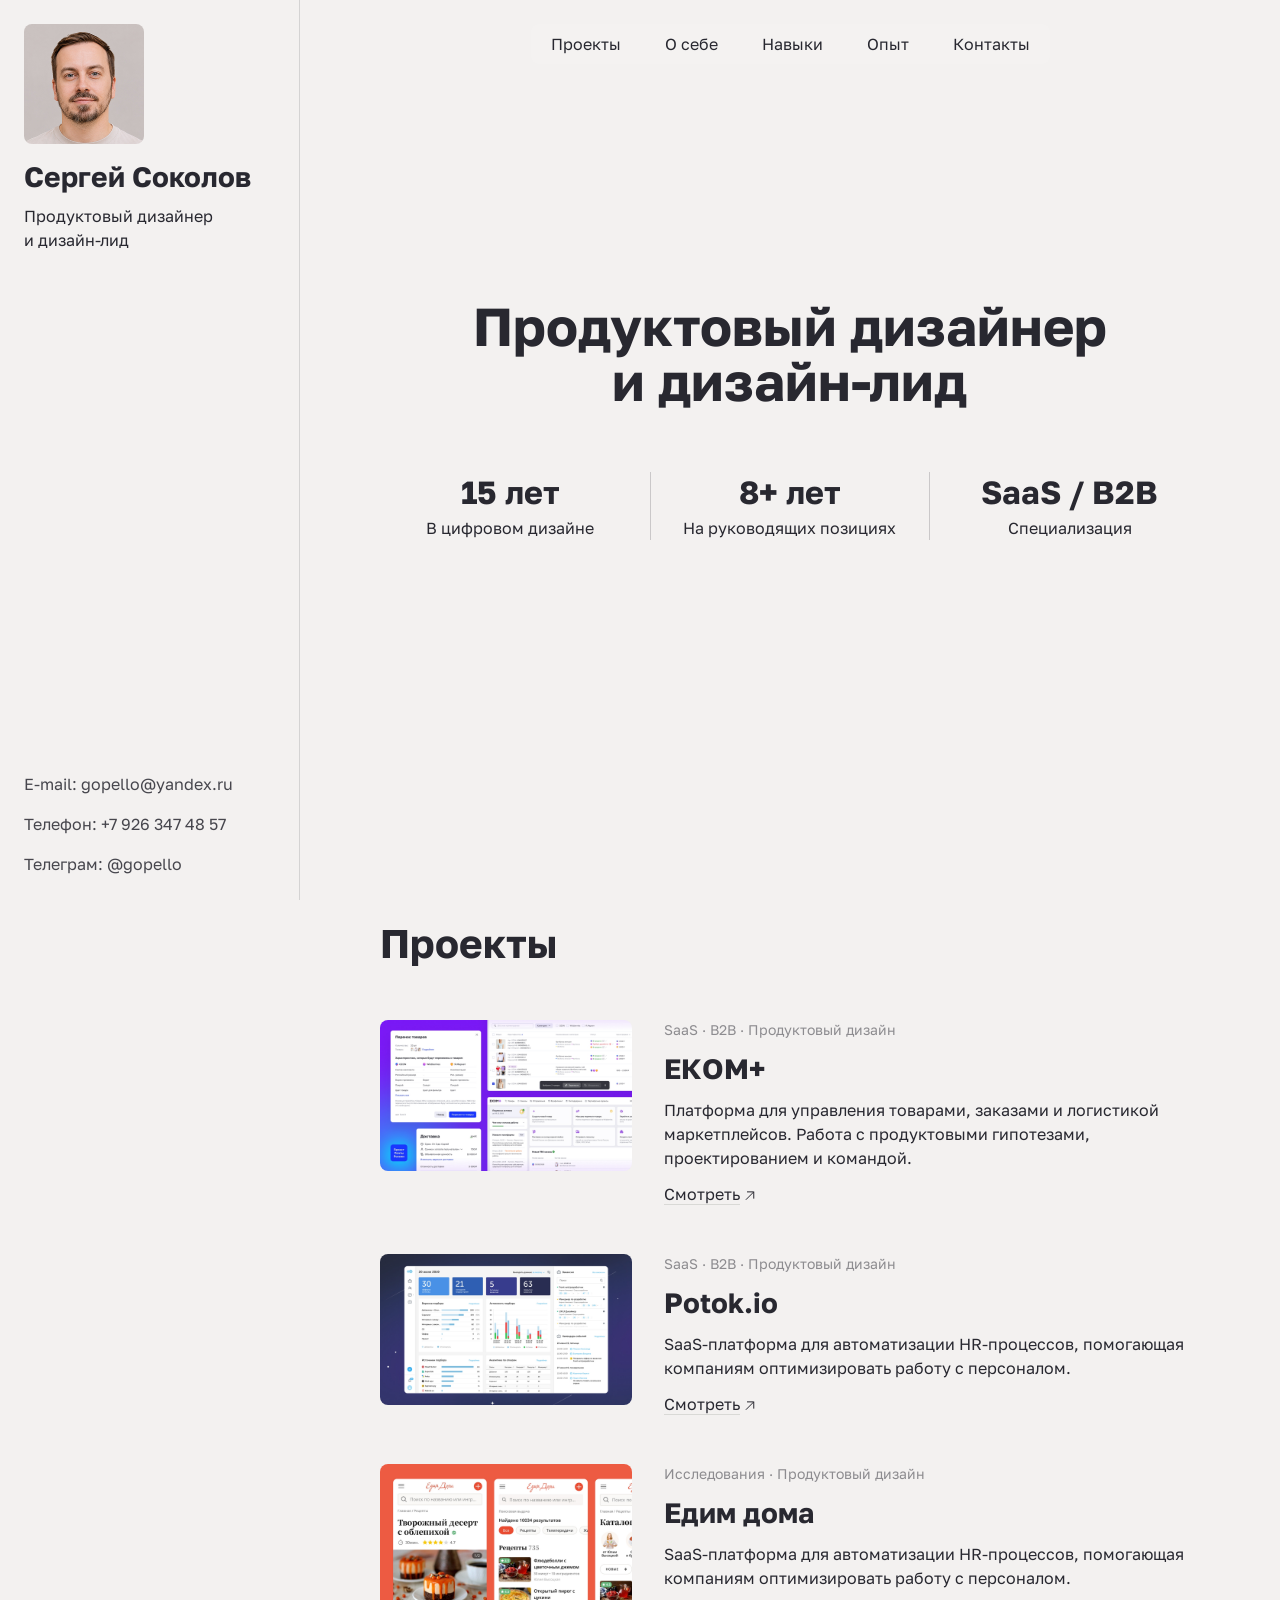
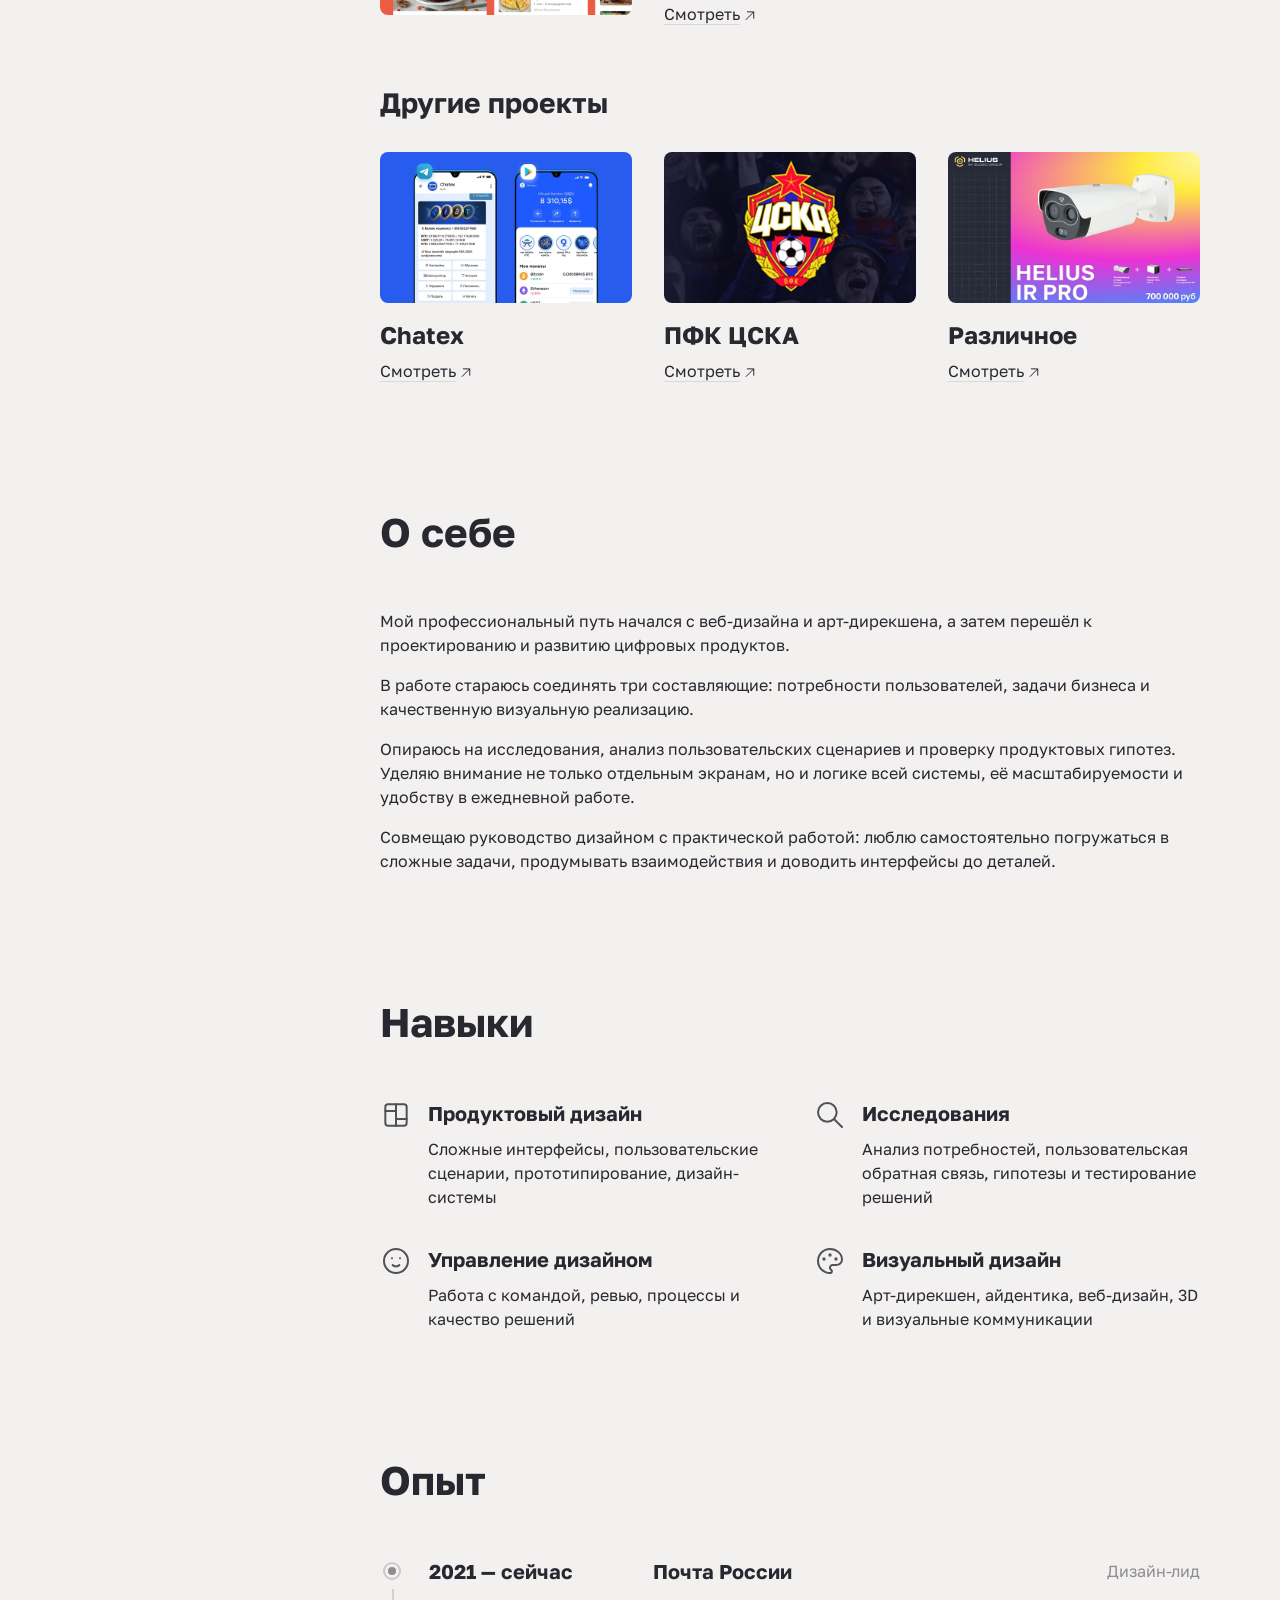
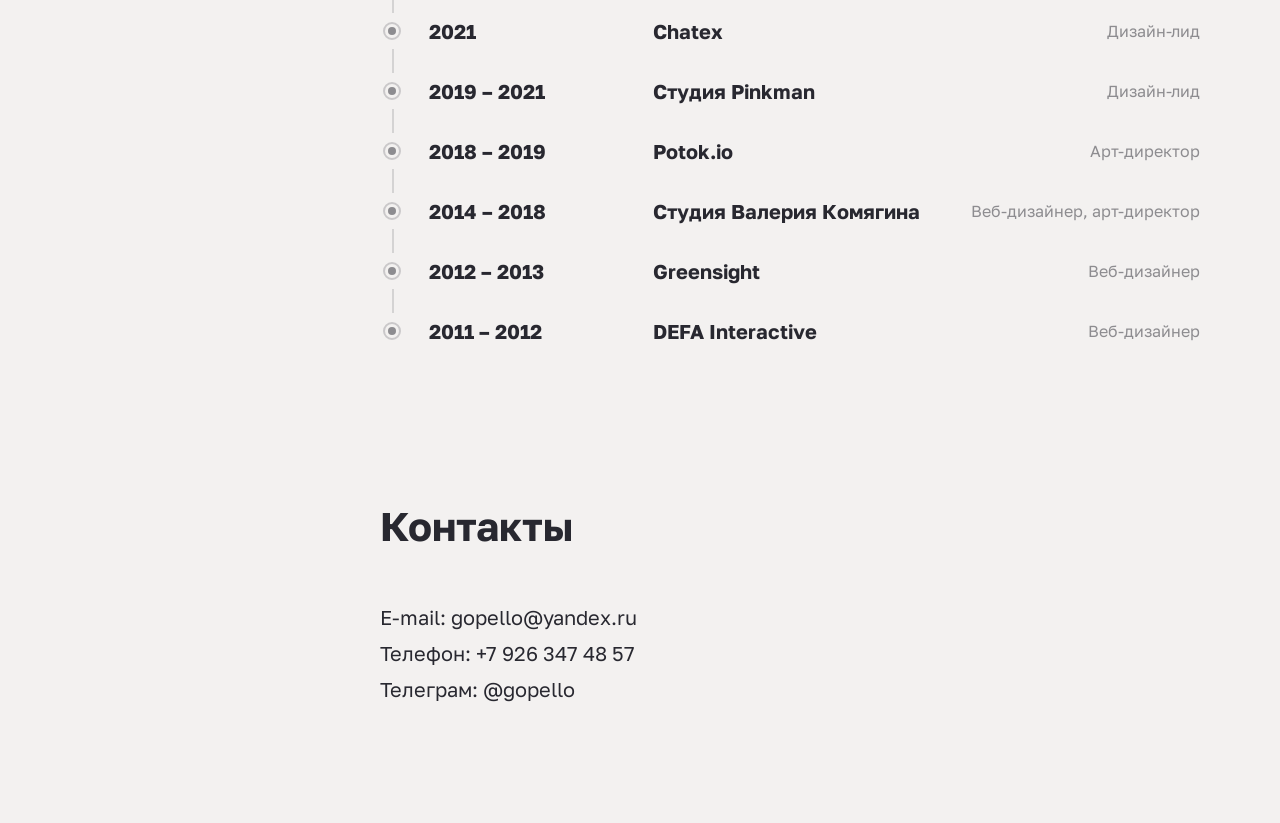
==== index.html @ 8416418e "Restore desktop blocks and sidebar from 1024px; keep project layout breakpoint at 1240px" ====
<!doctype html>
<html lang="ru">
  <head>
    
    <meta charset="UTF-8" />
    <meta name="viewport" content="width=device-width, initial-scale=1.0" />
    <title>Сергей Соколов · Продуктовый дизайнер и дизайн-лид</title>
    
  <style>#site-preloader{position:fixed;inset:0;z-index:2147483647;background:#f3f1f0;color:#282830;transition:opacity .25s ease;display:grid;align-items:center;pointer-events:auto}.preloader-content{margin:0 clamp(16px,4.45vw,80px);text-align:center;font-family:"Golos Text",Arial,sans-serif}.preloader-percent{font-size:36px;line-height:44px;margin-bottom:24px;font-weight:400}.preloader-track{height:4px;background:#bfbfbe;overflow:hidden}.preloader-fill{height:100%;width:100%;background:#000;transform:scaleX(0);transform-origin:left;transition:transform .18s ease}#site-preloader.is-complete{opacity:0;pointer-events:none}@media(min-width:1025px){.preloader-track{max-width:400px;margin-inline:auto}}@media(prefers-reduced-motion:reduce){#site-preloader,.preloader-fill{transition:none}}</style><noscript><style>#site-preloader{display:none}</style></noscript>  <meta name="description" content="Сергей Соколов — продуктовый дизайнер и дизайн-лид. Проекты, навыки, опыт и контакты.">
  <meta name="robots" content="noindex, nofollow">
  <link rel="icon" href="./favicon.svg?v=orange">
  <meta property="og:title" content="Сергей Соколов · Продуктовый дизайнер и дизайн-лид">
  <meta property="og:description" content="Сергей Соколов — продуктовый дизайнер и дизайн-лид. Проекты, навыки, опыт и контакты.">
  <script type="module" crossorigin src="./assets/index-NNTOEBAi.js"></script>
  <link rel="stylesheet" crossorigin href="./assets/index-Uz_2-E28.css">
</head>
  <body><div id="site-preloader" role="progressbar" aria-label="Загрузка сайта" aria-valuemin="0" aria-valuemax="100" aria-valuenow="0"><div class="preloader-content"><div class="preloader-percent">0%</div><div class="preloader-track"><div class="preloader-fill"></div></div></div></div><script src="./preloader.js"></script>
    
    <div id="root"></div>
    
  </body>
</html>
---- assets/index-Uz_2-E28.css ----
/*! tailwindcss v4.2.2 | MIT License | https://tailwindcss.com */
@layer properties{@supports (((-webkit-hyphens:none)) and (not (margin-trim:inline))) or ((-moz-orient:inline) and (not (color:rgb(from red r g b)))){*,:before,:after,::backdrop{--tw-rotate-x:initial;--tw-rotate-y:initial;--tw-rotate-z:initial;--tw-skew-x:initial;--tw-skew-y:initial;--tw-blur:initial;--tw-brightness:initial;--tw-contrast:initial;--tw-grayscale:initial;--tw-hue-rotate:initial;--tw-invert:initial;--tw-opacity:initial;--tw-saturate:initial;--tw-sepia:initial;--tw-drop-shadow:initial;--tw-drop-shadow-color:initial;--tw-drop-shadow-alpha:100%;--tw-drop-shadow-size:initial}}}@layer theme{:root,:host{--font-sans:ui-sans-serif, system-ui, sans-serif, "Apple Color Emoji", "Segoe UI Emoji", "Segoe UI Symbol", "Noto Color Emoji";--font-mono:ui-monospace, SFMono-Regular, Menlo, Monaco, Consolas, "Liberation Mono", "Courier New", monospace;--spacing:.25rem;--default-font-family:var(--font-sans);--default-mono-font-family:var(--font-mono)}}@layer base{*,:after,:before,::backdrop{box-sizing:border-box;border:0 solid;margin:0;padding:0}::file-selector-button{box-sizing:border-box;border:0 solid;margin:0;padding:0}html,:host{-webkit-text-size-adjust:100%;tab-size:4;line-height:1.5;font-family:var(--default-font-family,ui-sans-serif, system-ui, sans-serif, "Apple Color Emoji", "Segoe UI Emoji", "Segoe UI Symbol", "Noto Color Emoji");font-feature-settings:var(--default-font-feature-settings,normal);font-variation-settings:var(--default-font-variation-settings,normal);-webkit-tap-highlight-color:transparent}hr{height:0;color:inherit;border-top-width:1px}abbr:where([title]){-webkit-text-decoration:underline dotted;text-decoration:underline dotted}h1,h2,h3,h4,h5,h6{font-size:inherit;font-weight:inherit}a{color:inherit;-webkit-text-decoration:inherit;-webkit-text-decoration:inherit;-webkit-text-decoration:inherit;-webkit-text-decoration:inherit;text-decoration:inherit}b,strong{font-weight:bolder}code,kbd,samp,pre{font-family:var(--default-mono-font-family,ui-monospace, SFMono-Regular, Menlo, Monaco, Consolas, "Liberation Mono", "Courier New", monospace);font-feature-settings:var(--default-mono-font-feature-settings,normal);font-variation-settings:var(--default-mono-font-variation-settings,normal);font-size:1em}small{font-size:80%}sub,sup{vertical-align:baseline;font-size:75%;line-height:0;position:relative}sub{bottom:-.25em}sup{top:-.5em}table{text-indent:0;border-color:inherit;border-collapse:collapse}:-moz-focusring{outline:auto}progress{vertical-align:baseline}summary{display:list-item}ol,ul,menu{list-style:none}img,svg,video,canvas,audio,iframe,embed,object{vertical-align:middle;display:block}img,video{max-width:100%;height:auto}button,input,select,optgroup,textarea{font:inherit;font-feature-settings:inherit;font-variation-settings:inherit;letter-spacing:inherit;color:inherit;opacity:1;background-color:#0000;border-radius:0}::file-selector-button{font:inherit;font-feature-settings:inherit;font-variation-settings:inherit;letter-spacing:inherit;color:inherit;opacity:1;background-color:#0000;border-radius:0}:where(select:is([multiple],[size])) optgroup{font-weight:bolder}:where(select:is([multiple],[size])) optgroup option{padding-inline-start:20px}::file-selector-button{margin-inline-end:4px}::placeholder{opacity:1}@supports (not ((-webkit-appearance:-apple-pay-button))) or (contain-intrinsic-size:1px){::placeholder{color:currentColor}@supports (color:color-mix(in lab, red, red)){::placeholder{color:color-mix(in oklab, currentcolor 50%, transparent)}}}textarea{resize:vertical}::-webkit-search-decoration{-webkit-appearance:none}::-webkit-date-and-time-value{min-height:1lh;text-align:inherit}::-webkit-datetime-edit{display:inline-flex}::-webkit-datetime-edit-fields-wrapper{padding:0}::-webkit-datetime-edit{padding-block:0}::-webkit-datetime-edit-year-field{padding-block:0}::-webkit-datetime-edit-month-field{padding-block:0}::-webkit-datetime-edit-day-field{padding-block:0}::-webkit-datetime-edit-hour-field{padding-block:0}::-webkit-datetime-edit-minute-field{padding-block:0}::-webkit-datetime-edit-second-field{padding-block:0}::-webkit-datetime-edit-millisecond-field{padding-block:0}::-webkit-datetime-edit-meridiem-field{padding-block:0}::-webkit-calendar-picker-indicator{line-height:1}:-moz-ui-invalid{box-shadow:none}button,input:where([type=button],[type=reset],[type=submit]){appearance:button}::file-selector-button{appearance:button}::-webkit-inner-spin-button{height:auto}::-webkit-outer-spin-button{height:auto}[hidden]:where(:not([hidden=until-found])){display:none!important}html{scroll-behavior:smooth}body{color:#282830;background:#f3f1f0;margin:0;font-family:Golos Text,Arial,sans-serif;font-size:16px;line-height:24px}a{color:inherit}}@layer components;@layer utilities{.visible{visibility:visible}.fixed{position:fixed}.start{inset-inline-start:var(--spacing)}.grid{display:grid}.hidden{display:none}.inline{display:inline}.transform{transform:var(--tw-rotate-x,) var(--tw-rotate-y,) var(--tw-rotate-z,) var(--tw-skew-x,) var(--tw-skew-y,)}.resize{resize:both}.filter{filter:var(--tw-blur,) var(--tw-brightness,) var(--tw-contrast,) var(--tw-grayscale,) var(--tw-hue-rotate,) var(--tw-invert,) var(--tw-saturate,) var(--tw-sepia,) var(--tw-drop-shadow,)}}@font-face{font-family:Golos Text;src:url(./GolosText-Regular-rTrl7nRs.ttf)format("truetype");font-style:normal;font-weight:400;font-display:swap}@font-face{font-family:Golos Text;src:url(./GolosText-Bold-CMK7_dAR.ttf)format("truetype");font-style:normal;font-weight:700;font-display:swap}.portfolio{grid-template-columns:300px minmax(0,1fr);min-height:100dvh;display:grid}.sidebar{border-right:1px solid #28283026;flex-direction:column;justify-content:space-between;height:100dvh;padding:24px;display:flex;position:sticky;top:0}.profile{flex-direction:column;gap:16px;display:flex}.portrait{object-fit:cover;object-position:bottom;border-radius:8px;width:120px;height:120px}.profile h1{font-size:28px;font-weight:700;line-height:34px}.profile p{margin-top:10px}.sidebar-contacts,.contact-list{flex-direction:column;display:flex}.sidebar-contacts{color:#282830d9;gap:16px}.sidebar-contacts>a{text-underline-position:from-font;text-decoration:underline}.sidebar .contact-list{gap:16px}.contact-list-static span{width:fit-content}main{min-width:0}nav{z-index:2;width:max-content;max-width:calc(100% - 32px);box-shadow:none;background:#ffffff1a;border-radius:8px;gap:4px;margin:24px auto 0;transition:background-color .18s,box-shadow .18s;display:flex;position:relative}nav.is-desktop-visible{z-index:50;background:#fff;border-top:1px solid #fff;border-radius:12px;margin:0;padding:4px;position:fixed;top:24px;left:calc(50vw + 150px);transform:translate(-50%);box-shadow:0 8px 24px #0003}nav.is-desktop-visible a.is-active,nav.is-desktop-visible a.is-active:hover,nav.is-desktop-visible a.is-active:focus-visible{color:#fff;background:#282830}nav a{white-space:nowrap;border-radius:8px;padding:8px 20px;text-decoration:none;transition:background-color .16s}nav a:hover,nav a:focus-visible{background:#fff9;outline:none}.hero{place-items:center;min-height:790px;display:grid;position:relative;overflow:hidden}.hero-inner{text-align:center;width:min(978px,100% - 80px);margin-top:-80px}.hero-title{width:100%;height:auto;display:block;overflow:visible}.metrics{grid-template-columns:1fr 1px 1fr 1px 1fr;align-items:stretch;width:min(838px,100%);margin:48px auto 0;display:grid}.metrics>div{flex-direction:column;gap:4px;padding:0 24px;display:flex}.metric-divider{background:#28283033;align-self:center;width:1px;height:68px}.metrics strong{font-size:32px;line-height:40px}.content-section{padding:60px 80px;scroll-margin-top:24px}.content-section>h2{margin-bottom:48px;font-size:40px;font-weight:700;line-height:58px}.projects{flex-direction:column;gap:60px;display:flex}.projects>h2{margin-bottom:-12px}.featured-list{flex-direction:column;gap:48px;display:flex}.featured-card{grid-template-columns:minmax(0,1fr) minmax(0,2fr);align-items:start;gap:32px;display:grid}.featured-image{object-fit:cover;border-radius:8px;width:100%;height:auto}.project-copy{flex-direction:column;align-items:flex-start;gap:12px;display:flex}.eyebrow{opacity:.5;font-size:14px;line-height:20px}.project-copy h3{font-size:28px;font-weight:700;line-height:34px}.project-link{text-underline-position:from-font;align-items:center;gap:4px;text-decoration:underline;display:inline-flex}.project-link picture{display:block}.project-link-mobile{display:none}.project-link-placeholder{cursor:default}.other-projects h3{margin-bottom:32px;font-size:28px;font-weight:700;line-height:34px}.project-grid{grid-template-columns:repeat(3,minmax(0,1fr));gap:32px;display:grid}.project-grid article{min-width:0}.grid-image,.stacked-image{aspect-ratio:5/3;object-fit:cover;border-radius:8px;width:100%;overflow:hidden}.stacked-image{position:relative}.stacked-image img{object-fit:cover;width:100%;height:100%;position:absolute;inset:0}.stacked-image .chatex-layer{width:152.08%;height:166.34%;top:-58.47%;left:-26.06%}.stacked-image .various-layer{width:118.59%;height:108.16%;top:-8.16%;left:-7.71%}.project-grid h4{margin-top:16px;margin-bottom:8px;font-size:24px;font-weight:700;line-height:32px}.body-copy p+p{margin-top:16px}.skills-grid{grid-template-columns:repeat(2,minmax(0,1fr));gap:36px 48px;display:grid}.skills-grid article{grid-template-columns:32px minmax(0,1fr);column-gap:16px;display:grid}.skills-grid img{grid-row:span 2;width:32px;height:32px}.skills-grid picture{grid-row:span 2}.skills-grid h3{font-size:20px;font-weight:700;line-height:28px}.skills-grid p{margin-top:10px}.timeline{flex-direction:column;display:flex}.timeline-row{grid-template-columns:25px 200px minmax(180px,1fr) auto;align-items:start;gap:24px;min-height:60px;display:grid}.timeline-mark{justify-content:center;width:25px;height:100%;display:flex;position:relative}.timeline-marker-icon{z-index:1;width:25px;height:28px;display:block;position:relative}.timeline-mark span{background:repeating-linear-gradient(#0000 0 28px,#28283026 28px 56px);width:2px;position:absolute;top:32px;bottom:4px;overflow:hidden}.timeline-line-image{opacity:.6;width:2px;height:28px;display:block}.dates,.company{font-size:20px;line-height:28px}.role{text-align:right;opacity:.5;line-height:28px}.contacts-section{padding-bottom:120px}.contacts-section .contact-list{gap:8px;font-size:20px;line-height:28px}.contact-list a{width:fit-content;text-decoration:none}.contact-list a:hover{text-decoration:underline}@media (width<=1239px){.content-section{padding-inline:48px}.featured-card{grid-template-columns:repeat(2,minmax(0,1fr))}.featured-image{width:100%}.timeline-row{grid-template-columns:25px 150px minmax(140px,1fr) auto}}@media (width<=1023px){.portfolio{display:block}.sidebar{border-bottom:1px solid #28283026;border-right:0;width:100%;height:auto;padding:20px;position:static}.profile{flex-direction:row;align-items:center}.portrait{width:88px;height:88px}.sidebar-contacts{display:none}nav{z-index:50;top:auto;right:12px;bottom:calc(max(12px, env(safe-area-inset-bottom)) + 20px);opacity:1;visibility:visible;pointer-events:auto;background:#fff;border-top:1px solid #fff;border-radius:12px;grid-template-columns:repeat(5,minmax(0,1fr));gap:0;width:auto;max-width:none;margin:0;padding:4px;display:grid;position:fixed;left:12px;overflow:visible;transform:none;box-shadow:0 8px 24px #0003}nav a{text-align:center;text-overflow:clip;border-radius:8px;width:100%;min-width:0;padding:12px 10px;font-size:14px;line-height:20px;overflow:hidden}nav a:hover,nav a:focus-visible{background:0 0}nav a.is-active,nav a.is-active:hover,nav a.is-active:focus-visible{color:#fff;background:#282830}main{padding-bottom:84px}.hero{min-height:600px}.hero-inner{width:calc(100% - 40px);margin-top:-30px}.hero-title{width:126%;max-width:none;margin-left:-13%}.metrics{margin-top:40px}.metrics>div{padding-inline:12px}.metrics strong{white-space:nowrap;font-size:24px;line-height:32px}.metrics span{font-size:16px;line-height:24px}.content-section{padding:48px 24px}.featured-card{grid-template-columns:1fr;gap:24px}.featured-image{aspect-ratio:auto;height:auto}.project-grid{gap:20px}.timeline-row{grid-template-columns:25px 132px minmax(0,1fr);gap:0 12px;min-height:0;padding-bottom:16px;font-size:16px;line-height:24px}.dates,.company{font-size:16px;line-height:24px}.dates{grid-area:1/2;width:132px}.company{grid-area:1/3}.role{text-align:left;grid-area:2/3;margin-top:4px;line-height:24px}.timeline-mark{grid-row:1/span 2;align-self:stretch}.timeline-mark picture{display:block}.timeline-marker-icon{width:25px;height:24px}.timeline-mark span{background:0 0;width:2px;position:absolute;top:28px;bottom:auto;overflow:visible}.timeline-line-image{opacity:.6;width:2px;height:auto}}@media (width<=540px){.profile h1{font-size:24px;line-height:32px}nav{width:auto}.hero{min-height:620px}.metrics{grid-template-columns:1fr 1px 1fr 1px 1fr;gap:0}.metrics>div{padding:0 clamp(4px,2vw,12px)}.metrics>div:nth-of-type(n+2){border-top:0;padding-top:0}.metric-divider{display:block}.content-section>h2{margin-bottom:32px;font-size:34px;line-height:44px}.projects{gap:48px}.projects>h2{margin-bottom:-16px}.project-grid,.skills-grid{grid-template-columns:1fr}.project-grid{gap:36px}#experience{padding-inline:16px}}@media (width<=550px){nav a{font-size:12px}.sidebar{border-bottom:0;padding:16px}.profile{align-items:flex-start;gap:16px}.portrait{width:82px;height:82px}.profile h1{font-size:24px;line-height:32px}.profile p{margin-top:10px;font-size:14px;line-height:20px}.hero{height:532px;min-height:532px;padding-inline:16px}.hero-inner{width:100%;margin-top:0}.hero-title{width:calc(100vw - 64px);margin-left:auto;margin-right:auto}.metrics{flex-direction:column;gap:12px;width:100%;margin-top:24px;padding-inline:48px;display:flex}.metrics>div{width:100%;padding:0}.metrics strong{font-size:24px;line-height:32px}.metrics span{font-size:14px;line-height:20px}.metric-divider{width:100%;height:1px;display:block}.content-section{padding:24px 16px}.content-section>h2{margin-bottom:24px;font-size:32px;line-height:40px}.projects{gap:32px 24px}.projects>h2{margin-bottom:0}.featured-list{gap:38px 32px}.featured-card{gap:12px}.project-copy{gap:4px}.project-copy h3{font-size:24px;line-height:32px}.project-copy>p{font-size:14px;line-height:20px}.project-link-desktop{display:none}.project-link-mobile{display:inline}.featured-list .project-link{font-size:14px;line-height:20px}.other-projects{min-width:0}.other-projects h3{margin-bottom:24px;font-size:20px;line-height:28px}.project-grid{scrollbar-width:none;gap:12px;width:calc(100% + 16px);margin-right:-16px;padding-right:16px;display:flex;overflow-x:auto}.project-grid::-webkit-scrollbar{display:none}.project-grid article{flex:0 0 160px}.project-grid h4{margin-top:12px;margin-bottom:4px;font-size:20px;line-height:28px}.project-grid .project-link{font-size:16px;line-height:24px}.skills-grid{gap:24px}.skills-grid article{column-gap:16px}.contacts-section{padding:24px 16px 64px}.contacts-section .contact-list{gap:16px;font-size:16px;line-height:24px}}.project-link{text-underline-offset:3px;text-decoration-color:#d9d9d6;transition:opacity .16s,text-decoration-color .16s}.project-link:hover,.project-link:focus-visible{opacity:.7;text-decoration-color:currentColor}@media (width<=550px){.project-grid .project-link{font-size:14px;line-height:20px}.portrait{width:74px;height:74px}.profile p{margin-top:4px}}.project-link img{width:12px;height:12px}.project-link picture{padding-top:3px}.featured-image,.grid-image{aspect-ratio:auto;object-fit:contain;height:auto}@media (width>=1024px) and (width<=1239px){.featured-card{grid-template-columns:repeat(2,minmax(0,1fr));gap:32px}.project-grid{grid-template-columns:repeat(3,minmax(0,1fr))}}@media (width>=1240px){.featured-card{grid-template-columns:repeat(3,minmax(0,1fr))}.featured-card .project-copy{grid-column:span 2}}@property --tw-rotate-x{syntax:"*";inherits:false}@property --tw-rotate-y{syntax:"*";inherits:false}@property --tw-rotate-z{syntax:"*";inherits:false}@property --tw-skew-x{syntax:"*";inherits:false}@property --tw-skew-y{syntax:"*";inherits:false}@property --tw-blur{syntax:"*";inherits:false}@property --tw-brightness{syntax:"*";inherits:false}@property --tw-contrast{syntax:"*";inherits:false}@property --tw-grayscale{syntax:"*";inherits:false}@property --tw-hue-rotate{syntax:"*";inherits:false}@property --tw-invert{syntax:"*";inherits:false}@property --tw-opacity{syntax:"*";inherits:false}@property --tw-saturate{syntax:"*";inherits:false}@property --tw-sepia{syntax:"*";inherits:false}@property --tw-drop-shadow{syntax:"*";inherits:false}@property --tw-drop-shadow-color{syntax:"*";inherits:false}@property --tw-drop-shadow-alpha{syntax:"<percentage>";inherits:false;initial-value:100%}@property --tw-drop-shadow-size{syntax:"*";inherits:false}
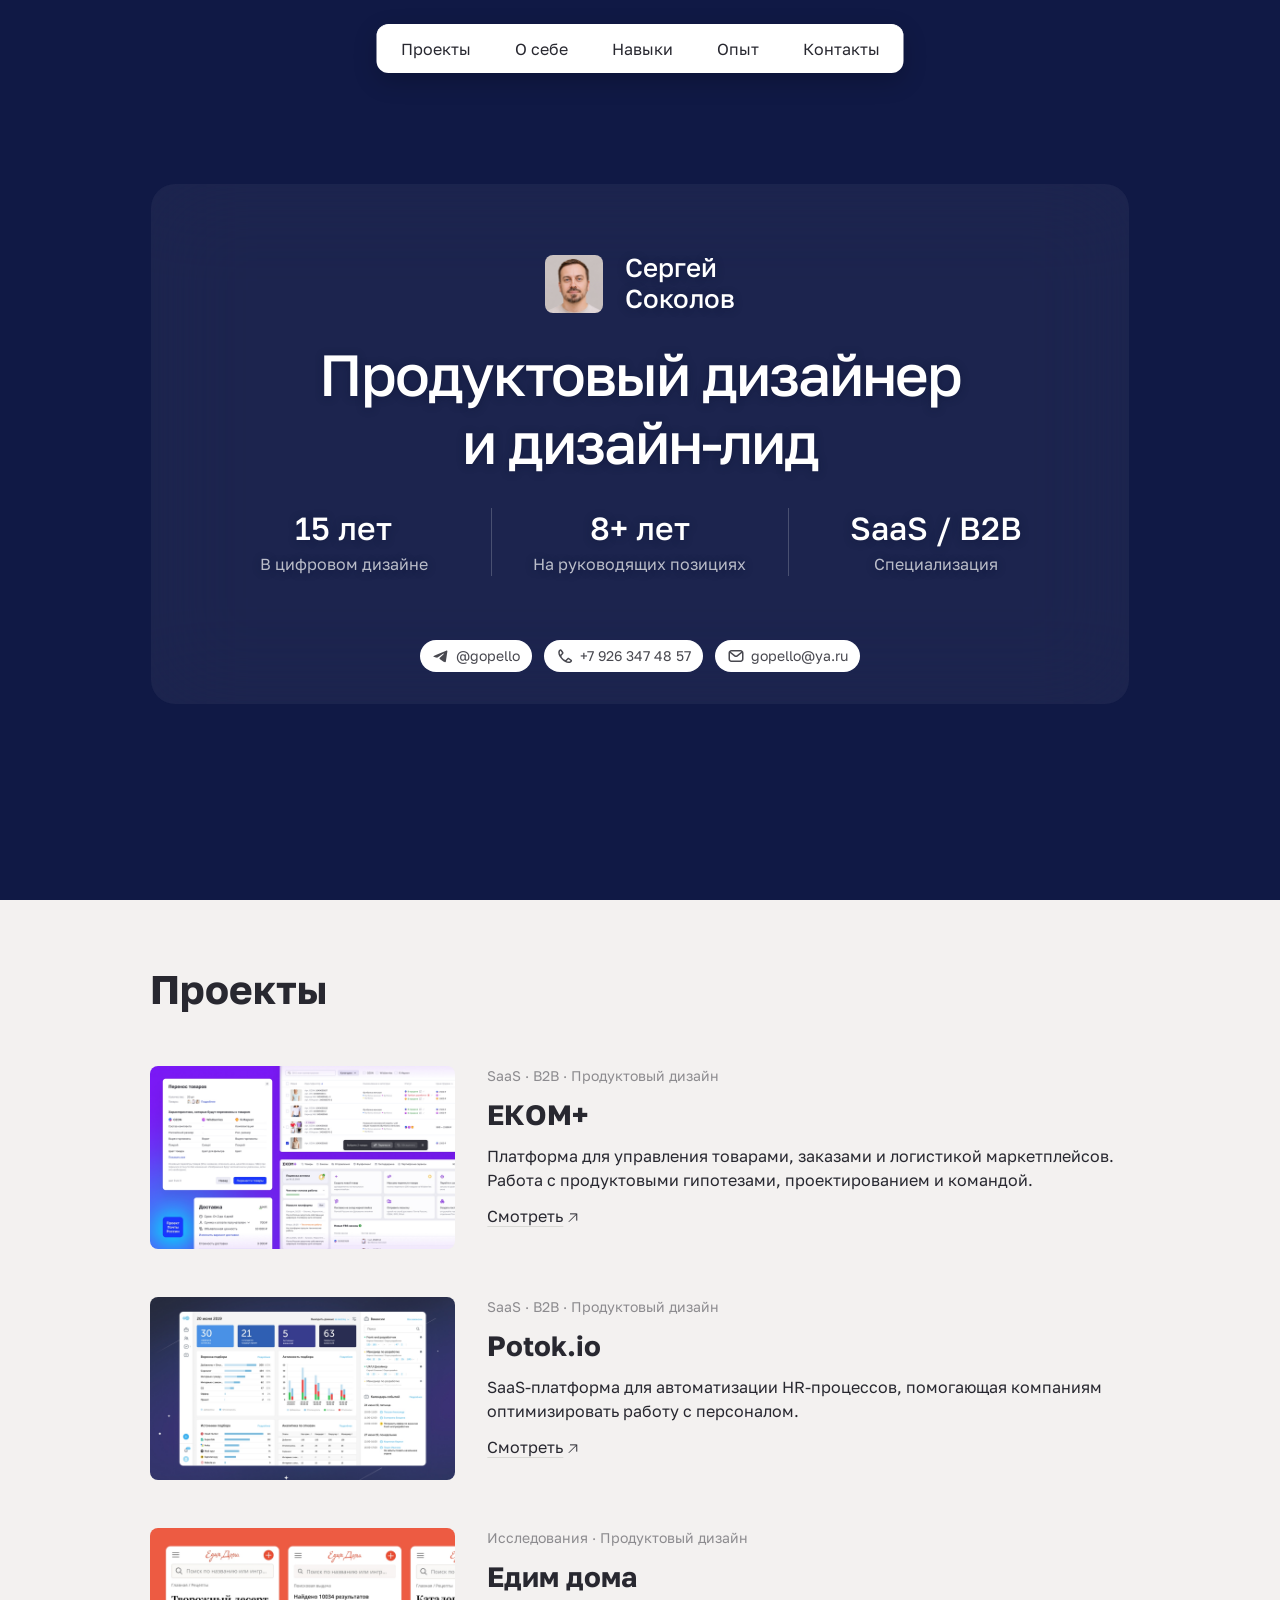
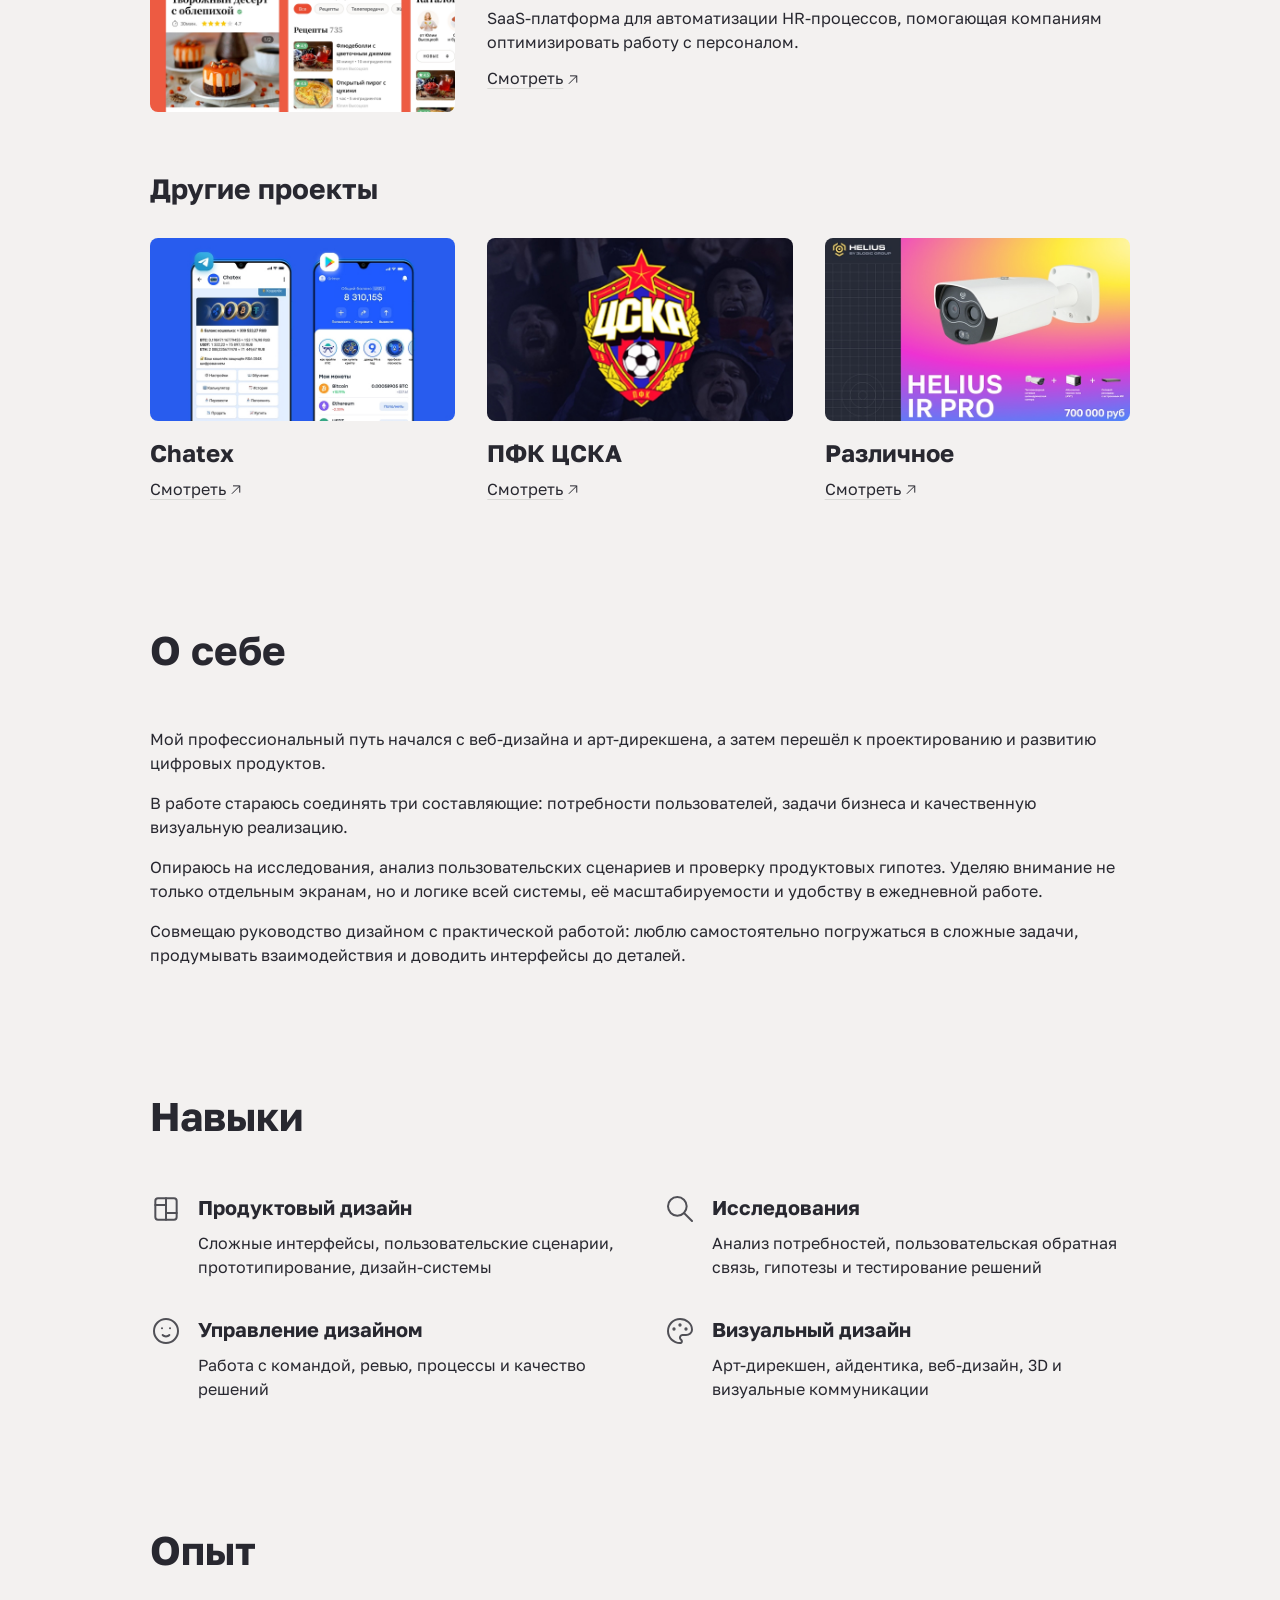
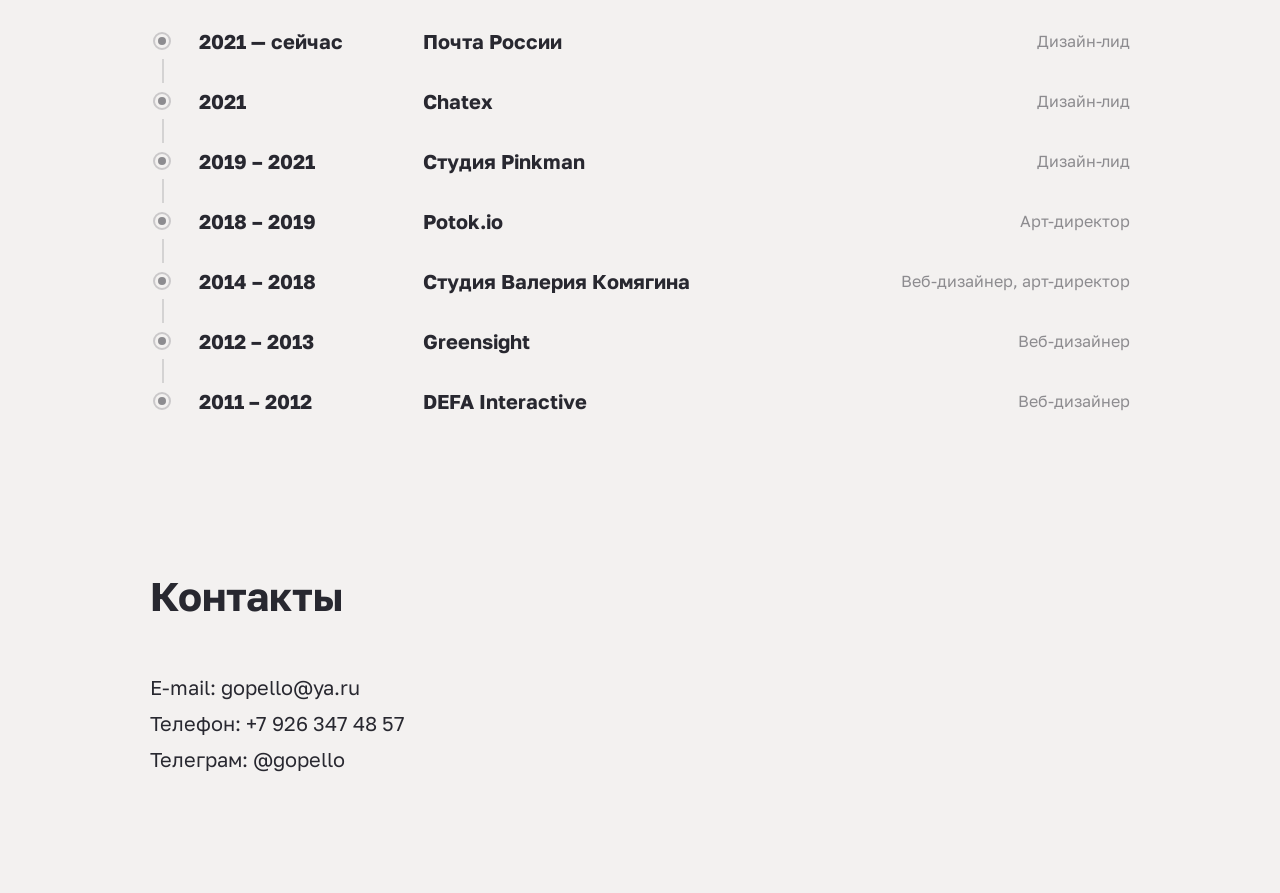
==== commit 3e9ae0c1: "Publish animated portfolio as the primary site" ====
--- a/index.html
+++ b/index.html
@@ -4,15 +4,15 @@
     
     <meta charset="UTF-8" />
     <meta name="viewport" content="width=device-width, initial-scale=1.0" />
-    <title>Сергей Соколов · Продуктовый дизайнер и дизайн-лид</title>
+    <title>portfolio</title>
     
   <style>#site-preloader{position:fixed;inset:0;z-index:2147483647;background:#f3f1f0;color:#282830;transition:opacity .25s ease;display:grid;align-items:center;pointer-events:auto}.preloader-content{margin:0 clamp(16px,4.45vw,80px);text-align:center;font-family:"Golos Text",Arial,sans-serif}.preloader-percent{font-size:36px;line-height:44px;margin-bottom:24px;font-weight:400}.preloader-track{height:4px;background:#bfbfbe;overflow:hidden}.preloader-fill{height:100%;width:100%;background:#000;transform:scaleX(0);transform-origin:left;transition:transform .18s ease}#site-preloader.is-complete{opacity:0;pointer-events:none}@media(min-width:1025px){.preloader-track{max-width:400px;margin-inline:auto}}@media(prefers-reduced-motion:reduce){#site-preloader,.preloader-fill{transition:none}}</style><noscript><style>#site-preloader{display:none}</style></noscript>  <meta name="description" content="Сергей Соколов — продуктовый дизайнер и дизайн-лид. Проекты, навыки, опыт и контакты.">
   <meta name="robots" content="noindex, nofollow">
   <link rel="icon" href="./favicon.svg?v=orange">
-  <meta property="og:title" content="Сергей Соколов · Продуктовый дизайнер и дизайн-лид">
+  <meta property="og:title" content="portfolio">
   <meta property="og:description" content="Сергей Соколов — продуктовый дизайнер и дизайн-лид. Проекты, навыки, опыт и контакты.">
-  <script type="module" crossorigin src="./assets/index-NNTOEBAi.js"></script>
-  <link rel="stylesheet" crossorigin href="./assets/index-Uz_2-E28.css">
+  <script type="module" crossorigin src="./assets/index-BmOz8dL5.js"></script>
+  <link rel="stylesheet" crossorigin href="./assets/index-BNp7KLyo.css">
 </head>
   <body><div id="site-preloader" role="progressbar" aria-label="Загрузка сайта" aria-valuemin="0" aria-valuemax="100" aria-valuenow="0"><div class="preloader-content"><div class="preloader-percent">0%</div><div class="preloader-track"><div class="preloader-fill"></div></div></div></div><script src="./preloader.js"></script>
     
--- a/assets/index-BNp7KLyo.css
+++ b/assets/index-BNp7KLyo.css
@@ -0,0 +1 @@
+.hero-flights{pointer-events:none;position:absolute;inset:0;overflow:hidden}.hero-work{top:var(--work-top);left:var(--work-left);width:max(128px, var(--work-width));max-width:none;height:auto;transform:translate(-50%, -50%) scale(var(--work-still-scale));opacity:var(--work-opacity);border-radius:9px;position:absolute}.hero-flights[data-animated] .hero-work{opacity:0;top:50%;left:50%}.hero-flights:not([data-animated]) .hero-work{max-height:calc(var(--work-height-limit) / var(--work-still-scale));max-width:calc(var(--work-height-limit) * var(--work-aspect-ratio) / var(--work-still-scale))}.hero-flights:not([data-animated]) .hero-work:nth-child(n+6){visibility:hidden}.hero-work-strip{--strip-gap:clamp(18px, 7.5vw, 32px);z-index:0;pointer-events:none;align-self:stretch;width:100%;min-width:0;margin-top:calc(-1*clamp(24px,430px - 45svh,68px));position:relative;overflow:hidden;container-type:size}.hero-work-strip-track{--strip-height:min(calc(min(60cqh, 50vw, 205px) + 50px), 80cqh);--strip-loop-duration:108s;--strip-wave-duration:calc(var(--strip-loop-duration) / var(--strip-waves-per-loop,4));--strip-travel:min(calc(100cqh - 1.1 * var(--strip-height)), 18svh);width:max-content;animation:hero-work-strip-loop var(--strip-loop-duration) linear infinite;display:flex}.hero-work-strip-group{align-items:flex-start;gap:var(--strip-gap);padding-right:var(--strip-gap);flex:none;display:flex}.hero-work-strip-group img{width:auto;max-width:none;height:calc(var(--strip-height) * var(--strip-scale));animation:hero-work-strip-wave var(--strip-wave-duration) cubic-bezier(.37, 0, .63, 1) infinite;animation-delay:calc(-1 * var(--strip-wave-phase) * var(--strip-wave-duration));border-radius:6px;flex:none;display:block}@keyframes hero-work-strip-loop{0%{transform:translate(calc(-50% - 12px))}to{transform:translate(-12px)}}@keyframes hero-work-strip-wave{0%,to{transform:translateY(0)}50%{transform:translateY(var(--strip-travel))}}@layer properties{@supports (((-webkit-hyphens:none)) and (not (margin-trim:inline))) or ((-moz-orient:inline) and (not (color:rgb(from red r g b)))){*,:before,:after,::backdrop{--tw-rotate-x:initial;--tw-rotate-y:initial;--tw-rotate-z:initial;--tw-skew-x:initial;--tw-skew-y:initial;--tw-blur:initial;--tw-brightness:initial;--tw-contrast:initial;--tw-grayscale:initial;--tw-hue-rotate:initial;--tw-invert:initial;--tw-opacity:initial;--tw-saturate:initial;--tw-sepia:initial;--tw-drop-shadow:initial;--tw-drop-shadow-color:initial;--tw-drop-shadow-alpha:100%;--tw-drop-shadow-size:initial}}}@layer theme{:root,:host{--font-sans:ui-sans-serif, system-ui, sans-serif, "Apple Color Emoji", "Segoe UI Emoji", "Segoe UI Symbol", "Noto Color Emoji";--font-mono:ui-monospace, SFMono-Regular, Menlo, Monaco, Consolas, "Liberation Mono", "Courier New", monospace;--spacing:.25rem;--default-font-family:var(--font-sans);--default-mono-font-family:var(--font-mono)}}@layer base{*,:after,:before,::backdrop{box-sizing:border-box;border:0 solid;margin:0;padding:0}::file-selector-button{box-sizing:border-box;border:0 solid;margin:0;padding:0}html,:host{-webkit-text-size-adjust:100%;tab-size:4;line-height:1.5;font-family:var(--default-font-family,ui-sans-serif, system-ui, sans-serif, "Apple Color Emoji", "Segoe UI Emoji", "Segoe UI Symbol", "Noto Color Emoji");font-feature-settings:var(--default-font-feature-settings,normal);font-variation-settings:var(--default-font-variation-settings,normal);-webkit-tap-highlight-color:transparent}hr{height:0;color:inherit;border-top-width:1px}abbr:where([title]){-webkit-text-decoration:underline dotted;text-decoration:underline dotted}h1,h2,h3,h4,h5,h6{font-size:inherit;font-weight:inherit}a{color:inherit;-webkit-text-decoration:inherit;-webkit-text-decoration:inherit;-webkit-text-decoration:inherit;-webkit-text-decoration:inherit;text-decoration:inherit}b,strong{font-weight:bolder}code,kbd,samp,pre{font-family:var(--default-mono-font-family,ui-monospace, SFMono-Regular, Menlo, Monaco, Consolas, "Liberation Mono", "Courier New", monospace);font-feature-settings:var(--default-mono-font-feature-settings,normal);font-variation-settings:var(--default-mono-font-variation-settings,normal);font-size:1em}small{font-size:80%}sub,sup{vertical-align:baseline;font-size:75%;line-height:0;position:relative}sub{bottom:-.25em}sup{top:-.5em}table{text-indent:0;border-color:inherit;border-collapse:collapse}:-moz-focusring{outline:auto}progress{vertical-align:baseline}summary{display:list-item}ol,ul,menu{list-style:none}img,svg,video,canvas,audio,iframe,embed,object{vertical-align:middle;display:block}img,video{max-width:100%;height:auto}button,input,select,optgroup,textarea{font:inherit;font-feature-settings:inherit;font-variation-settings:inherit;letter-spacing:inherit;color:inherit;opacity:1;background-color:#0000;border-radius:0}::file-selector-button{font:inherit;font-feature-settings:inherit;font-variation-settings:inherit;letter-spacing:inherit;color:inherit;opacity:1;background-color:#0000;border-radius:0}:where(select:is([multiple],[size])) optgroup{font-weight:bolder}:where(select:is([multiple],[size])) optgroup option{padding-inline-start:20px}::file-selector-button{margin-inline-end:4px}::placeholder{opacity:1}@supports (not ((-webkit-appearance:-apple-pay-button))) or (contain-intrinsic-size:1px){::placeholder{color:currentColor}@supports (color:color-mix(in lab, red, red)){::placeholder{color:color-mix(in oklab, currentcolor 50%, transparent)}}}textarea{resize:vertical}::-webkit-search-decoration{-webkit-appearance:none}::-webkit-date-and-time-value{min-height:1lh;text-align:inherit}::-webkit-datetime-edit{display:inline-flex}::-webkit-datetime-edit-fields-wrapper{padding:0}::-webkit-datetime-edit{padding-block:0}::-webkit-datetime-edit-year-field{padding-block:0}::-webkit-datetime-edit-month-field{padding-block:0}::-webkit-datetime-edit-day-field{padding-block:0}::-webkit-datetime-edit-hour-field{padding-block:0}::-webkit-datetime-edit-minute-field{padding-block:0}::-webkit-datetime-edit-second-field{padding-block:0}::-webkit-datetime-edit-millisecond-field{padding-block:0}::-webkit-datetime-edit-meridiem-field{padding-block:0}::-webkit-calendar-picker-indicator{line-height:1}:-moz-ui-invalid{box-shadow:none}button,input:where([type=button],[type=reset],[type=submit]){appearance:button}::file-selector-button{appearance:button}::-webkit-inner-spin-button{height:auto}::-webkit-outer-spin-button{height:auto}[hidden]:where(:not([hidden=until-found])){display:none!important}html{scroll-behavior:smooth}body{color:#282830;background:#f3f1f0;margin:0;font-family:Golos Text,Arial,sans-serif;font-size:16px;line-height:24px}a{color:inherit}}@layer components;@layer utilities{.visible{visibility:visible}.fixed{position:fixed}.static{position:static}.start{inset-inline-start:var(--spacing)}.container{width:100%}@media (width>=40rem){.container{max-width:40rem}}@media (width>=48rem){.container{max-width:48rem}}@media (width>=64rem){.container{max-width:64rem}}@media (width>=80rem){.container{max-width:80rem}}@media (width>=96rem){.container{max-width:96rem}}.grid{display:grid}.hidden{display:none}.inline{display:inline}.transform{transform:var(--tw-rotate-x,) var(--tw-rotate-y,) var(--tw-rotate-z,) var(--tw-skew-x,) var(--tw-skew-y,)}.resize{resize:both}.filter{filter:var(--tw-blur,) var(--tw-brightness,) var(--tw-contrast,) var(--tw-grayscale,) var(--tw-hue-rotate,) var(--tw-invert,) var(--tw-saturate,) var(--tw-sepia,) var(--tw-drop-shadow,)}}@font-face{font-family:Golos Text;src:url(./GolosText-Regular-rTrl7nRs.ttf)format("truetype");font-style:normal;font-weight:400;font-display:swap}@font-face{font-family:Golos Text;src:url(./GolosText-Medium-DhlUA23e.woff2)format("woff2");font-style:normal;font-weight:500;font-display:swap}@font-face{font-family:Golos Text;src:url(./GolosText-Bold-CMK7_dAR.ttf)format("truetype");font-style:normal;font-weight:700;font-display:swap}.portfolio{min-height:100dvh}.contact-list{flex-direction:column;display:flex}main{min-width:0;position:relative}nav{z-index:50;background:#fff;border-top:1px solid #fff;border-radius:12px;gap:4px;width:max-content;max-width:calc(100% - 32px);margin:0;padding:4px;display:flex;position:fixed;top:24px;left:50%;transform:translate(-50%);box-shadow:0 8px 24px #0003}nav a.is-active,nav a.is-active:hover,nav a.is-active:focus-visible{color:#fff;background:#282830}nav a{white-space:nowrap;border-radius:8px;padding:8px 20px;text-decoration:none;transition:background-color .16s}nav a:hover,nav a:focus-visible{background:#eeedf2;outline:none}.hero{isolation:isolate;background:#101945;place-items:center;min-height:max(620px,100svh);padding-block:96px 108px;display:grid;position:relative;overflow:hidden;container-type:inline-size}.hero-inner{z-index:1;-webkit-backdrop-filter:blur(clamp(24px,3.9cqw,44px));backdrop-filter:blur(clamp(24px,3.9cqw,44px));color:#fff;text-align:center;text-shadow:0 1px 8px #0a102b61;background:#ffffff0d;border-radius:clamp(16px,2.1cqw,24px);width:min(978px,86%);padding:clamp(40px,5.4cqw,76px) clamp(20px,3.9cqw,45px) clamp(24px,2.5cqw,36px);position:relative}.hero-profile{justify-content:center;align-items:center;gap:clamp(14px,1.7cqw,24px);margin-bottom:clamp(20px,2.1cqw,30px);display:flex}.hero-portrait{aspect-ratio:1;object-fit:cover;object-position:bottom;border-radius:8px;width:clamp(52px,4.5cqw,64px);height:auto}.hero-name{text-align:left;font-size:clamp(23px,2cqw,28px);font-weight:500;line-height:1.2}.hero-name span,.hero-title span{display:block}.hero-title{letter-spacing:-.035em;font-size:clamp(30px,5.13cqw,58px);font-weight:500;line-height:1.17}.metrics{grid-template-columns:1fr 1px 1fr 1px 1fr;align-items:stretch;width:min(888px,100%);margin:clamp(24px,2.4cqw,32px) auto 0;display:grid}.metrics>div{flex-direction:column;gap:4px;padding:0 24px;display:flex}.metric-divider{background:#fff3;align-self:center;width:1px;height:68px}.metrics strong{font-size:clamp(23px,2.8cqw,32px);font-weight:500;line-height:1.25}.metrics>div>span{color:#ffffffb3}.hero-contacts{flex-wrap:wrap;justify-content:center;gap:8px 12px;margin-top:clamp(26px,5cqw,72px);list-style:none;display:flex}.hero-contacts a{color:#282830d9;min-height:32px;text-shadow:none;white-space:nowrap;background:#fff;border-radius:999px;justify-content:center;align-items:center;gap:6px;padding:4px 12px;font-size:14px;line-height:20px;text-decoration:none;display:inline-flex}.hero-contacts img{flex:none}.hero-contacts a:hover{background:#eeedf2}.hero-contacts a:focus-visible{outline-offset:3px;outline:2px solid #fff}.content-section{max-width:1140px;margin-inline:auto;padding:60px 80px;scroll-margin-top:24px}.content-section>h2{margin-bottom:48px;font-size:40px;font-weight:700;line-height:58px}.projects{flex-direction:column;gap:60px;display:flex}.projects>h2{margin-bottom:-12px}.featured-list{flex-direction:column;gap:48px;display:flex}.featured-card{grid-template-columns:minmax(0,1fr) minmax(0,2fr);align-items:start;gap:32px;display:grid}.featured-image{object-fit:cover;border-radius:8px;width:100%;height:auto}.project-copy{flex-direction:column;align-items:flex-start;gap:12px;display:flex}.eyebrow{opacity:.5;font-size:14px;line-height:20px}.project-copy h3{font-size:28px;font-weight:700;line-height:34px}.project-link{text-underline-position:from-font;align-items:center;gap:4px;text-decoration:underline;display:inline-flex}.project-link picture{display:block}.project-link-mobile{display:none}.project-link-placeholder{cursor:default}.other-projects h3{margin-bottom:32px;font-size:28px;font-weight:700;line-height:34px}.project-grid{grid-template-columns:repeat(3,minmax(0,1fr));gap:32px;display:grid}.project-grid article{min-width:0}.grid-image,.stacked-image{aspect-ratio:5/3;object-fit:cover;border-radius:8px;width:100%;overflow:hidden}.stacked-image{position:relative}.stacked-image img{object-fit:cover;width:100%;height:100%;position:absolute;inset:0}.stacked-image .chatex-layer{width:152.08%;height:166.34%;top:-58.47%;left:-26.06%}.stacked-image .various-layer{width:118.59%;height:108.16%;top:-8.16%;left:-7.71%}.project-grid h4{margin-top:16px;margin-bottom:8px;font-size:24px;font-weight:700;line-height:32px}.body-copy p+p{margin-top:16px}.skills-grid{grid-template-columns:repeat(2,minmax(0,1fr));gap:36px 48px;display:grid}.skills-grid article{grid-template-columns:32px minmax(0,1fr);column-gap:16px;display:grid}.skills-grid img{grid-row:span 2;width:32px;height:32px}.skills-grid picture{grid-row:span 2}.skills-grid h3{font-size:20px;font-weight:700;line-height:28px}.skills-grid p{margin-top:10px}.timeline{flex-direction:column;display:flex}.timeline-row{grid-template-columns:25px 200px minmax(180px,1fr) auto;align-items:start;gap:24px;min-height:60px;display:grid}.timeline-mark{justify-content:center;width:25px;height:100%;display:flex;position:relative}.timeline-marker-icon{z-index:1;width:25px;height:28px;display:block;position:relative}.timeline-mark span{background:repeating-linear-gradient(#0000 0 28px,#28283026 28px 56px);width:2px;position:absolute;top:32px;bottom:4px;overflow:hidden}.timeline-line-image{opacity:.6;width:2px;height:28px;display:block}.dates,.company{font-size:20px;line-height:28px}.role{text-align:right;opacity:.5;line-height:28px}.contacts-section{padding-bottom:120px}.contacts-section .contact-list{gap:8px;font-size:20px;line-height:28px}.contact-list a{width:fit-content;text-decoration:none}.contact-list a:hover{text-decoration:underline}@media (width<=1239px){.content-section{padding-inline:48px}.featured-card{grid-template-columns:repeat(2,minmax(0,1fr))}.featured-image{width:100%}.timeline-row{grid-template-columns:25px 150px minmax(140px,1fr) auto}}@media (width<=1023px){nav{top:auto;right:12px;bottom:calc(max(12px, env(safe-area-inset-bottom)) + 20px);grid-template-columns:repeat(5,minmax(0,1fr));gap:0;width:auto;max-width:none;display:grid;left:12px;transform:none}nav a{text-align:center;text-overflow:clip;border-radius:8px;width:100%;min-width:0;padding:12px 10px;font-size:14px;line-height:20px;overflow:hidden}nav a:hover,nav a:focus-visible{background:0 0}main{padding-bottom:84px}.hero{min-height:100svh;padding-block:64px 96px}.hero-inner{width:88%}.metrics{margin-top:28px}.metrics>div{padding-inline:12px}.metrics strong{white-space:nowrap;font-size:24px;line-height:32px}.metrics span{font-size:16px;line-height:24px}.content-section{padding:48px 24px}.featured-card{grid-template-columns:1fr;gap:24px}.featured-image{aspect-ratio:auto;height:auto}.project-grid{gap:20px}.timeline-row{grid-template-columns:25px 132px minmax(0,1fr);gap:0 12px;min-height:0;padding-bottom:16px;font-size:16px;line-height:24px}.dates,.company{font-size:16px;line-height:24px}.dates{grid-area:1/2;width:132px}.company{grid-area:1/3}.role{text-align:left;grid-area:2/3;margin-top:4px;line-height:24px}.timeline-mark{grid-row:1/span 2;align-self:stretch}.timeline-mark picture{display:block}.timeline-marker-icon{width:25px;height:24px}.timeline-mark span{background:0 0;width:2px;position:absolute;top:28px;bottom:auto;overflow:visible}.timeline-line-image{opacity:.6;width:2px;height:auto}}@media (width<=540px){nav{width:auto}.content-section>h2{margin-bottom:32px;font-size:34px;line-height:44px}.projects{gap:48px}.projects>h2{margin-bottom:-16px}.project-grid,.skills-grid{grid-template-columns:1fr}.project-grid{gap:36px}#experience{padding-inline:16px}}@media (width<=550px){nav a{padding-inline:4px;font-size:12px}.hero{padding-block:max(16px, env(safe-area-inset-top)) calc(max(12px, env(safe-area-inset-bottom)) + 84px);grid-template-rows:auto minmax(64px,1fr);align-items:start}.hero-inner{border-radius:24px;width:calc(100% - 26px);padding:24px 8px}.hero-profile{gap:24px}.hero-portrait{width:64px}.hero-name{font-size:24px;line-height:1.33}.hero-title{max-width:10em;margin-inline:auto;font-size:clamp(24px,7.75cqw,34px);line-height:1.22}.metrics{grid-template-columns:minmax(0,1fr) 1px minmax(0,1fr) 1px minmax(0,1fr);margin-top:22px}.metrics>div{gap:6px;padding-inline:clamp(2px,1cqw,5px)}.metrics strong{letter-spacing:-.025em;white-space:normal;font-size:clamp(15px,4.45cqw,21px);line-height:1.25}.metrics>div>span{overflow-wrap:anywhere;font-size:12px;line-height:14px}.metric-divider{align-self:stretch;height:auto}.hero-contacts{grid-template-columns:max-content max-content;justify-items:center;gap:8px;margin-top:32px;display:grid}.hero-contacts li:last-child{grid-column:1/-1}.hero-contacts a{min-height:24px;padding:2px clamp(6px,2.7cqw,10px);font-size:clamp(13px,3.9cqw,14px);display:flex}.content-section{padding:24px 16px}.content-section>h2{margin-bottom:24px;font-size:32px;line-height:40px}.projects{gap:32px 24px}.projects>h2{margin-bottom:0}.featured-list{gap:38px 32px}.featured-card{gap:12px}.project-copy{gap:4px}.project-copy h3{font-size:24px;line-height:32px}.project-copy>p{font-size:14px;line-height:20px}.project-link-desktop{display:none}.project-link-mobile{display:inline}.featured-list .project-link{font-size:14px;line-height:20px}.other-projects{min-width:0}.other-projects h3{margin-bottom:24px;font-size:20px;line-height:28px}.project-grid{scrollbar-width:none;gap:12px;width:calc(100% + 16px);margin-right:-16px;padding-right:16px;display:flex;overflow-x:auto}.project-grid::-webkit-scrollbar{display:none}.project-grid article{flex:0 0 160px}.project-grid h4{margin-top:12px;margin-bottom:4px;font-size:20px;line-height:28px}.project-grid .project-link{font-size:16px;line-height:24px}.skills-grid{gap:24px}.skills-grid article{column-gap:16px}.contacts-section{padding:24px 16px 64px}.contacts-section .contact-list{gap:16px;font-size:16px;line-height:24px}}.project-link{text-underline-offset:3px;text-decoration-color:#d9d9d6;transition:opacity .16s,text-decoration-color .16s}.project-link:hover,.project-link:focus-visible{opacity:.7;text-decoration-color:currentColor}@media (width<=360px){nav a{padding-inline:1px;font-size:11px}}@media (width<=550px){.project-grid .project-link{font-size:14px;line-height:20px}}.project-link img{width:12px;height:12px}.project-link picture{padding-top:3px}.featured-image,.grid-image{aspect-ratio:auto;object-fit:contain;height:auto}@media (width>=1024px) and (width<=1239px){.featured-card{grid-template-columns:repeat(2,minmax(0,1fr));gap:32px}.project-grid{grid-template-columns:repeat(3,minmax(0,1fr))}}@media (width>=1240px){.featured-card{grid-template-columns:repeat(3,minmax(0,1fr))}.featured-card .project-copy{grid-column:span 2}}@property --tw-rotate-x{syntax:"*";inherits:false}@property --tw-rotate-y{syntax:"*";inherits:false}@property --tw-rotate-z{syntax:"*";inherits:false}@property --tw-skew-x{syntax:"*";inherits:false}@property --tw-skew-y{syntax:"*";inherits:false}@property --tw-blur{syntax:"*";inherits:false}@property --tw-brightness{syntax:"*";inherits:false}@property --tw-contrast{syntax:"*";inherits:false}@property --tw-grayscale{syntax:"*";inherits:false}@property --tw-hue-rotate{syntax:"*";inherits:false}@property --tw-invert{syntax:"*";inherits:false}@property --tw-opacity{syntax:"*";inherits:false}@property --tw-saturate{syntax:"*";inherits:false}@property --tw-sepia{syntax:"*";inherits:false}@property --tw-drop-shadow{syntax:"*";inherits:false}@property --tw-drop-shadow-color{syntax:"*";inherits:false}@property --tw-drop-shadow-alpha{syntax:"<percentage>";inherits:false;initial-value:100%}@property --tw-drop-shadow-size{syntax:"*";inherits:false}
